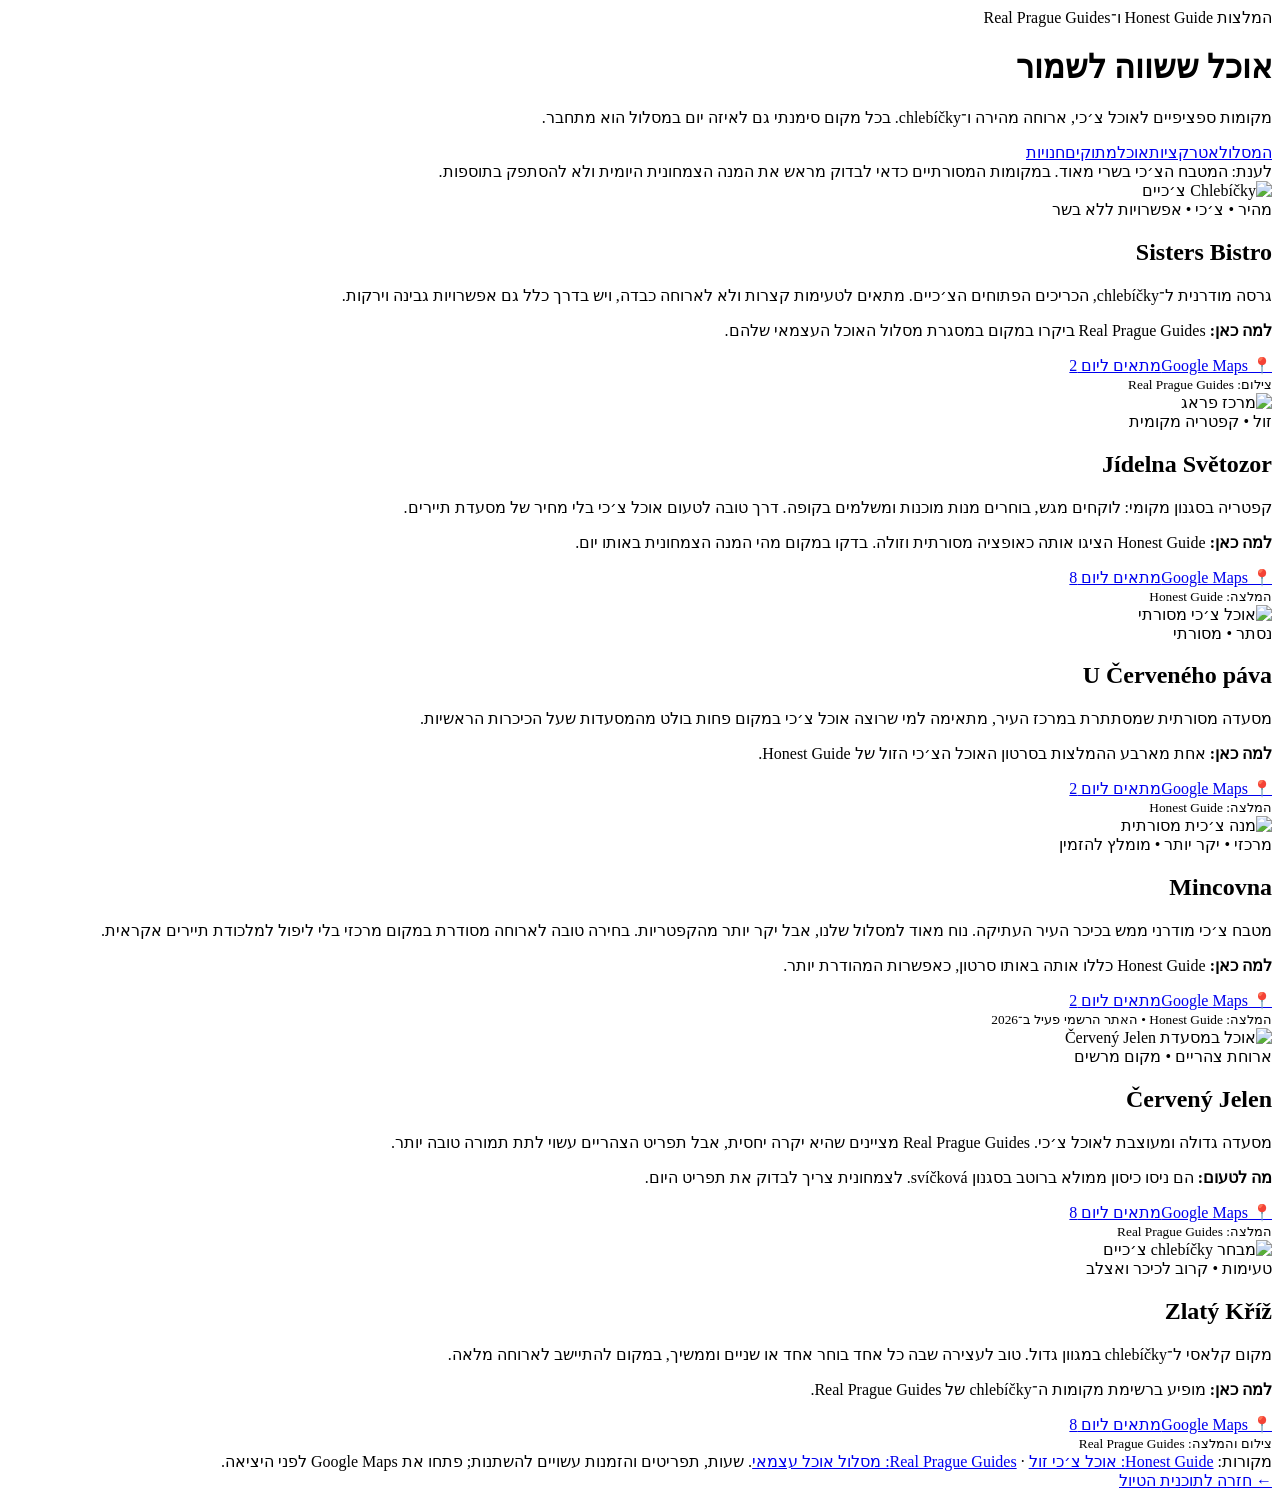
==== food.html @ 7be9bdd9 "Add curated Prague food recommendations" ====
<!doctype html><html lang="he" dir="rtl"><head><meta charset="utf-8"><meta name="viewport" content="width=device-width,initial-scale=1,viewport-fit=cover"><meta name="theme-color" content="#263144"><meta name="robots" content="noindex,nofollow,noarchive"><title>אוכל מומלץ בפראג | פראג 2026</title><link rel="stylesheet" href="guide.css"></head><body>
<header class="hero"><div class="wrap"><span class="eyebrow">המלצות Honest Guide ו־Real Prague Guides</span><h1>אוכל ששווה לשמור</h1><p>מקומות ספציפיים לאוכל צ׳כי, ארוחה מהירה ו־chlebíčky. בכל מקום סימנתי גם לאיזה יום במסלול הוא מתחבר.</p><nav class="nav"><a href="index.html">המסלול</a><a href="places.html">אטרקציות</a><a class="current" href="food.html">אוכל</a><a href="sweets.html">מתוקים</a><a href="shops.html">חנויות</a></nav><div class="notice">לענת: המטבח הצ׳כי בשרי מאוד. במקומות המסורתיים כדאי לבדוק מראש את המנה הצמחונית היומית ולא להסתפק בתוספות.</div></div></header>
<main class="wrap"><div class="grid">
<article class="card"><img src="https://images.squarespace-cdn.com/content/v1/63bdaa10b57b1b028dd2971a/40950f41-b9cd-45e1-96fe-203371d9fd5e/edited-124.jpg" alt="Chlebíčky צ׳כיים"><div class="content"><span class="badge">מהיר • צ׳כי • אפשרויות ללא בשר</span><h2>Sisters Bistro</h2><p>גרסה מודרנית ל־chlebíčky, הכריכים הפתוחים הצ׳כיים. מתאים לטעימות קצרות ולא לארוחה כבדה, ויש בדרך כלל גם אפשרויות גבינה וירקות.</p><p class="why"><strong>למה כאן:</strong> Real Prague Guides ביקרו במקום במסגרת מסלול האוכל העצמאי שלהם.</p><div class="actions"><a class="map" href="https://www.google.com/maps/search/?api=1&query=Sisters+Bistro+Dlouha+Prague">📍 Google Maps</a><a class="day" href="index.html#d17">מתאים ליום 2</a></div><small class="source">צילום: Real Prague Guides</small></div></article>
<article class="card"><img src="https://alexjessicamills.com/wp-content/uploads/2025/11/Charles-Bridge-in-Prague-768x1024.jpg" alt="מרכז פראג"><div class="content"><span class="badge">זול • קפטריה מקומית</span><h2>Jídelna Světozor</h2><p>קפטריה בסגנון מקומי: לוקחים מגש, בוחרים מנות מוכנות ומשלמים בקופה. דרך טובה לטעום אוכל צ׳כי בלי מחיר של מסעדת תיירים.</p><p class="why"><strong>למה כאן:</strong> Honest Guide הציגו אותה כאופציה מסורתית וזולה. בדקו במקום מהי המנה הצמחונית באותו יום.</p><div class="actions"><a class="map" href="https://www.google.com/maps/search/?api=1&query=Jidelna+Svetozor+Prague">📍 Google Maps</a><a class="day" href="index.html#d23">מתאים ליום 8</a></div><small class="source">המלצה: Honest Guide</small></div></article>
<article class="card"><img src="https://images.squarespace-cdn.com/content/v1/63bdaa10b57b1b028dd2971a/73d9e14e-f695-45af-adf2-926c39744085/Untitled%2Bdesign%2B%2837%29.png" alt="אוכל צ׳כי מסורתי"><div class="content"><span class="badge">נסתר • מסורתי</span><h2>U Červeného páva</h2><p>מסעדה מסורתית שמסתתרת במרכז העיר, מתאימה למי שרוצה אוכל צ׳כי במקום פחות בולט מהמסעדות שעל הכיכרות הראשיות.</p><p class="why"><strong>למה כאן:</strong> אחת מארבע ההמלצות בסרטון האוכל הצ׳כי הזול של Honest Guide.</p><div class="actions"><a class="map" href="https://www.google.com/maps/search/?api=1&query=U+Cerveneho+pava+Prague">📍 Google Maps</a><a class="day" href="index.html#d17">מתאים ליום 2</a></div><small class="source">המלצה: Honest Guide</small></div></article>
<article class="card"><img src="https://images.squarespace-cdn.com/content/v1/63bdaa10b57b1b028dd2971a/73d9e14e-f695-45af-adf2-926c39744085/Untitled%2Bdesign%2B%2837%29.png" alt="מנה צ׳כית מסורתית"><div class="content"><span class="badge">מרכזי • יקר יותר • מומלץ להזמין</span><h2>Mincovna</h2><p>מטבח צ׳כי מודרני ממש בכיכר העיר העתיקה. נוח מאוד למסלול שלנו, אבל יקר יותר מהקפטריות. בחירה טובה לארוחה מסודרת במקום מרכזי בלי ליפול למלכודת תיירים אקראית.</p><p class="why"><strong>למה כאן:</strong> Honest Guide כללו אותה באותו סרטון, כאפשרות המהודרת יותר.</p><div class="actions"><a class="map" href="https://www.google.com/maps/search/?api=1&query=Mincovna+Restaurant+Prague">📍 Google Maps</a><a class="day" href="index.html#d17">מתאים ליום 2</a></div><small class="source">המלצה: Honest Guide • האתר הרשמי פעיל ב־2026</small></div></article>
<article class="card"><img src="https://images.squarespace-cdn.com/content/v1/63bdaa10b57b1b028dd2971a/73d9e14e-f695-45af-adf2-926c39744085/Untitled%2Bdesign%2B%2837%29.png" alt="אוכל במסעדת Červený Jelen"><div class="content"><span class="badge">ארוחת צהריים • מקום מרשים</span><h2>Červený Jelen</h2><p>מסעדה גדולה ומעוצבת לאוכל צ׳כי. Real Prague Guides מציינים שהיא יקרה יחסית, אבל תפריט הצהריים עשוי לתת תמורה טובה יותר.</p><p class="why"><strong>מה לטעום:</strong> הם ניסו כיסון ממולא ברוטב בסגנון svíčková. לצמחונית צריך לבדוק את תפריט היום.</p><div class="actions"><a class="map" href="https://www.google.com/maps/search/?api=1&query=Cerveny+Jelen+Prague">📍 Google Maps</a><a class="day" href="index.html#d23">מתאים ליום 8</a></div><small class="source">המלצה: Real Prague Guides</small></div></article>
<article class="card"><img src="https://images.squarespace-cdn.com/content/v1/63bdaa10b57b1b028dd2971a/40950f41-b9cd-45e1-96fe-203371d9fd5e/edited-124.jpg" alt="מבחר chlebíčky צ׳כיים"><div class="content"><span class="badge">טעימות • קרוב לכיכר ואצלב</span><h2>Zlatý Kříž</h2><p>מקום קלאסי ל־chlebíčky במגוון גדול. טוב לעצירה שבה כל אחד בוחר אחד או שניים וממשיך, במקום להתיישב לארוחה מלאה.</p><p class="why"><strong>למה כאן:</strong> מופיע ברשימת מקומות ה־chlebíčky של Real Prague Guides.</p><div class="actions"><a class="map" href="https://www.google.com/maps/search/?api=1&query=Zlaty+Kriz+Prague+chlebicky">📍 Google Maps</a><a class="day" href="index.html#d23">מתאים ליום 8</a></div><small class="source">צילום והמלצה: Real Prague Guides</small></div></article>
</div>
<footer class="footer">מקורות: <a href="https://www.youtube.com/watch?v=zCseW8XGtqU">Honest Guide: אוכל צ׳כי זול</a> · <a href="https://www.realpragueguides.com/blog/prague-self-guided-food-tour">Real Prague Guides: מסלול אוכל עצמאי</a>. שעות, תפריטים והזמנות עשויים להשתנות; פתחו את Google Maps לפני היציאה.</footer></main>
<nav class="bottom"><a href="index.html">← חזרה לתוכנית הטיול</a></nav></body></html>
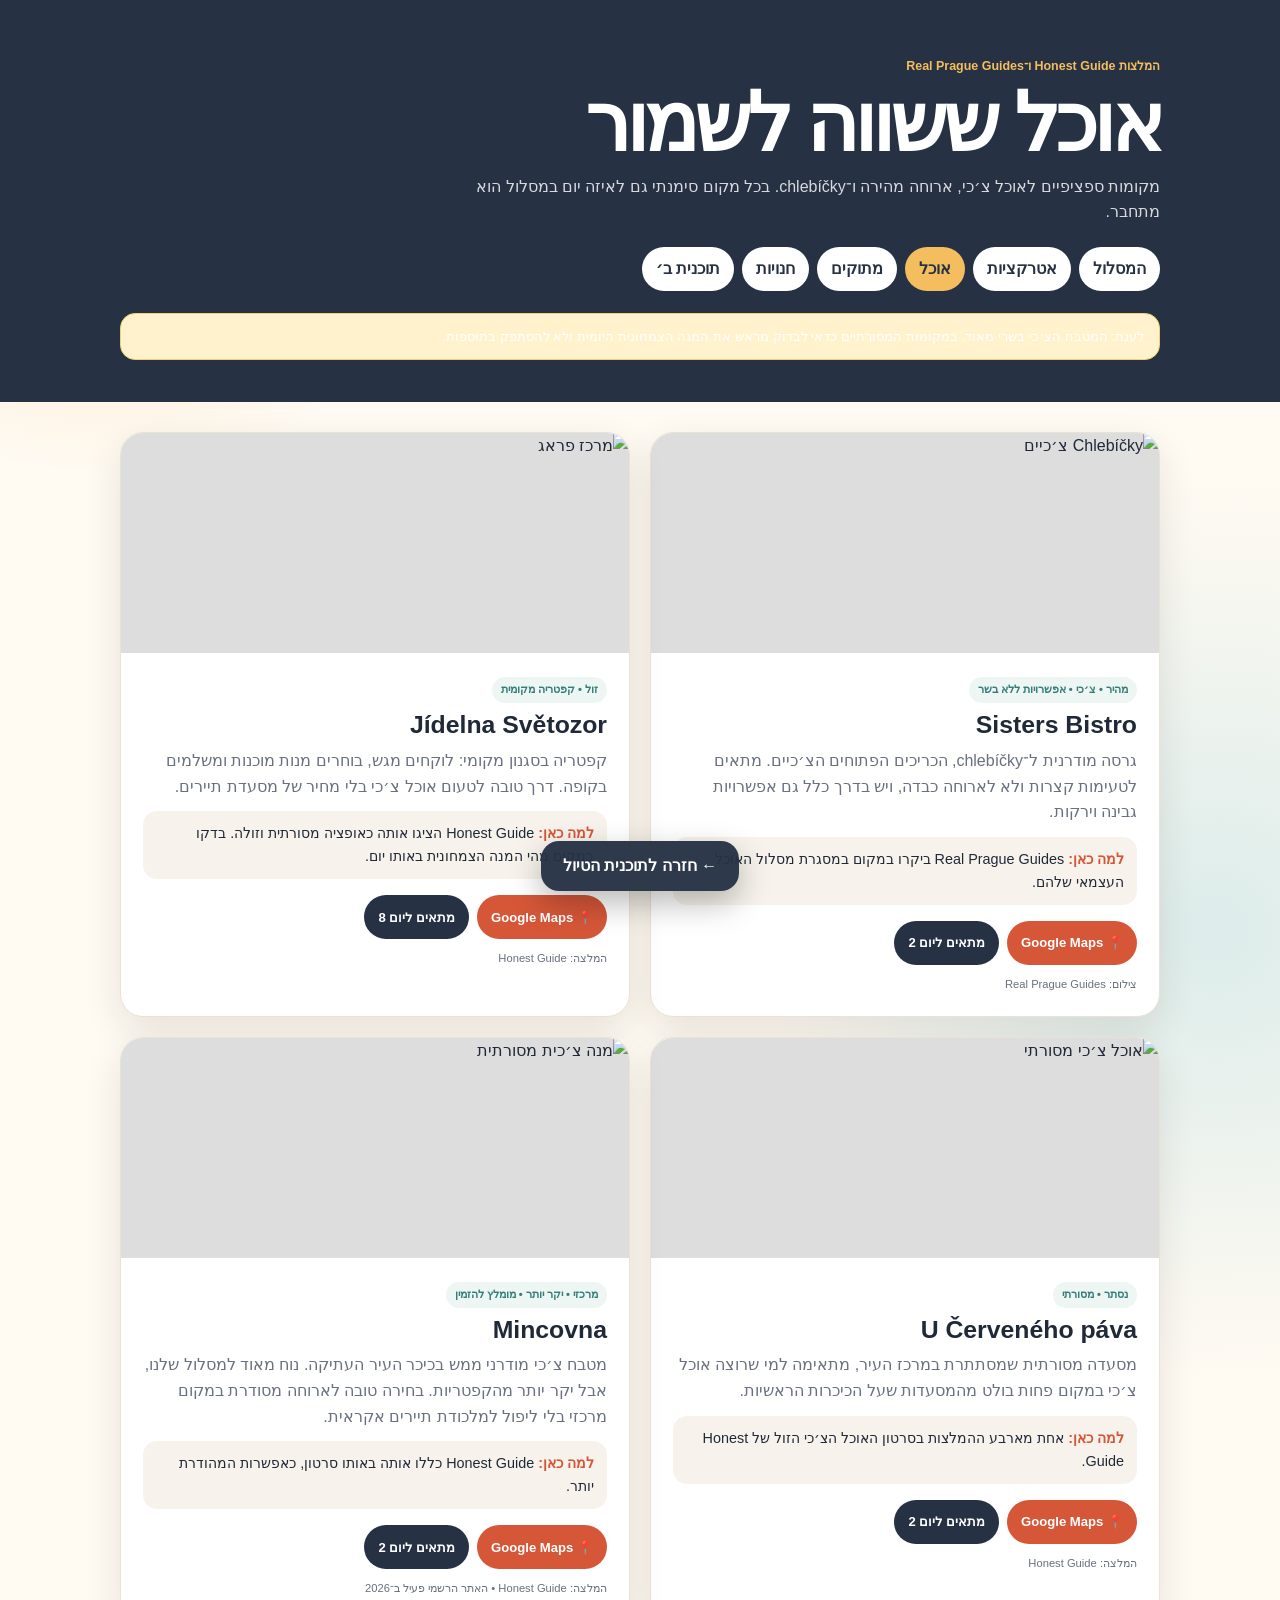
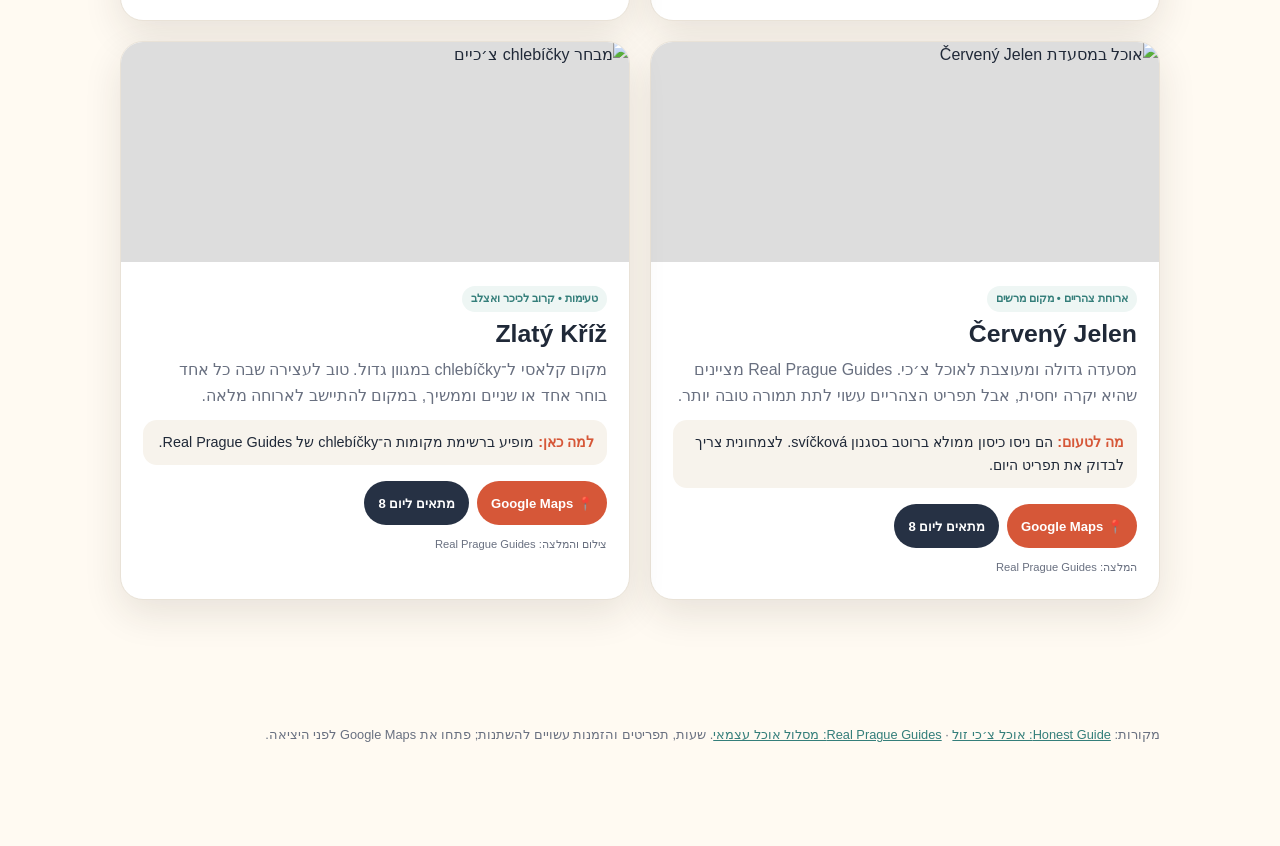
==== commit 0a328955: "Update food.html with rainy-day and family recommendations" ====
--- a/food.html
+++ b/food.html
@@ -1,5 +1,5 @@
 <!doctype html><html lang="he" dir="rtl"><head><meta charset="utf-8"><meta name="viewport" content="width=device-width,initial-scale=1,viewport-fit=cover"><meta name="theme-color" content="#263144"><meta name="robots" content="noindex,nofollow,noarchive"><title>אוכל מומלץ בפראג | פראג 2026</title><link rel="stylesheet" href="guide.css"></head><body>
-<header class="hero"><div class="wrap"><span class="eyebrow">המלצות Honest Guide ו־Real Prague Guides</span><h1>אוכל ששווה לשמור</h1><p>מקומות ספציפיים לאוכל צ׳כי, ארוחה מהירה ו־chlebíčky. בכל מקום סימנתי גם לאיזה יום במסלול הוא מתחבר.</p><nav class="nav"><a href="index.html">המסלול</a><a href="places.html">אטרקציות</a><a class="current" href="food.html">אוכל</a><a href="sweets.html">מתוקים</a><a href="shops.html">חנויות</a></nav><div class="notice">לענת: המטבח הצ׳כי בשרי מאוד. במקומות המסורתיים כדאי לבדוק מראש את המנה הצמחונית היומית ולא להסתפק בתוספות.</div></div></header>
+<header class="hero"><div class="wrap"><span class="eyebrow">המלצות Honest Guide ו־Real Prague Guides</span><h1>אוכל ששווה לשמור</h1><p>מקומות ספציפיים לאוכל צ׳כי, ארוחה מהירה ו־chlebíčky. בכל מקום סימנתי גם לאיזה יום במסלול הוא מתחבר.</p><nav class="nav"><a href="index.html">המסלול</a><a href="places.html">אטרקציות</a><a class="current" href="food.html">אוכל</a><a href="sweets.html">מתוקים</a><a href="shops.html">חנויות</a><a href="extras.html">תוכנית ב׳</a></nav><div class="notice">לענת: המטבח הצ׳כי בשרי מאוד. במקומות המסורתיים כדאי לבדוק מראש את המנה הצמחונית היומית ולא להסתפק בתוספות.</div></div></header>
 <main class="wrap"><div class="grid">
 <article class="card"><img src="https://images.squarespace-cdn.com/content/v1/63bdaa10b57b1b028dd2971a/40950f41-b9cd-45e1-96fe-203371d9fd5e/edited-124.jpg" alt="Chlebíčky צ׳כיים"><div class="content"><span class="badge">מהיר • צ׳כי • אפשרויות ללא בשר</span><h2>Sisters Bistro</h2><p>גרסה מודרנית ל־chlebíčky, הכריכים הפתוחים הצ׳כיים. מתאים לטעימות קצרות ולא לארוחה כבדה, ויש בדרך כלל גם אפשרויות גבינה וירקות.</p><p class="why"><strong>למה כאן:</strong> Real Prague Guides ביקרו במקום במסגרת מסלול האוכל העצמאי שלהם.</p><div class="actions"><a class="map" href="https://www.google.com/maps/search/?api=1&query=Sisters+Bistro+Dlouha+Prague">📍 Google Maps</a><a class="day" href="index.html#d17">מתאים ליום 2</a></div><small class="source">צילום: Real Prague Guides</small></div></article>
 <article class="card"><img src="https://alexjessicamills.com/wp-content/uploads/2025/11/Charles-Bridge-in-Prague-768x1024.jpg" alt="מרכז פראג"><div class="content"><span class="badge">זול • קפטריה מקומית</span><h2>Jídelna Světozor</h2><p>קפטריה בסגנון מקומי: לוקחים מגש, בוחרים מנות מוכנות ומשלמים בקופה. דרך טובה לטעום אוכל צ׳כי בלי מחיר של מסעדת תיירים.</p><p class="why"><strong>למה כאן:</strong> Honest Guide הציגו אותה כאופציה מסורתית וזולה. בדקו במקום מהי המנה הצמחונית באותו יום.</p><div class="actions"><a class="map" href="https://www.google.com/maps/search/?api=1&query=Jidelna+Svetozor+Prague">📍 Google Maps</a><a class="day" href="index.html#d23">מתאים ליום 8</a></div><small class="source">המלצה: Honest Guide</small></div></article>
--- a/guide.css
+++ b/guide.css
@@ -0,0 +1,3 @@
+:root{--ink:#202938;--muted:#697080;--paper:#fffaf2;--line:#e9e2d7;--red:#d65738;--teal:#347e7a;--nav:#263144;--gold:#f4bd5d;--shadow:0 14px 38px rgba(42,36,29,.11)}*{box-sizing:border-box}html{scroll-behavior:smooth}body{margin:0;background:radial-gradient(circle at 8% 3%,#f5dfb5 0,transparent 25rem),radial-gradient(circle at 95% 38%,#dcecea 0,transparent 28rem),var(--paper);color:var(--ink);font-family:Arial,"Noto Sans Hebrew",sans-serif;line-height:1.6}.wrap{width:min(1040px,calc(100% - 28px));margin:auto}.hero{padding:52px 0 42px;background:var(--nav);color:#fff}.eyebrow{color:var(--gold);font-size:.78rem;font-weight:900}.hero h1{font-size:clamp(2.7rem,8vw,5rem);line-height:.95;margin:8px 0 12px;letter-spacing:-.05em}.hero p{margin:0;max-width:720px;color:rgba(255,255,255,.82)}.nav{display:flex;flex-wrap:wrap;gap:8px;margin-top:22px}.nav a{display:inline-flex;align-items:center;min-height:44px;padding:9px 14px;border-radius:999px;background:#fff;color:var(--nav);font-weight:900;text-decoration:none}.nav a.current{background:var(--gold)}.notice{margin:22px 0 0;padding:12px 15px;border-radius:15px;background:#fff2cc;border:1px solid #efd079;font-size:.84rem}.grid{display:grid;grid-template-columns:repeat(2,minmax(0,1fr));gap:20px;padding:30px 0 105px}.card{background:#fff;border:1px solid var(--line);border-radius:23px;overflow:hidden;box-shadow:var(--shadow)}.card img{width:100%;height:220px;display:block;object-fit:cover;background:#ddd}.content{padding:22px}.badge{display:inline-flex;padding:4px 9px;border-radius:999px;background:#eef6f4;color:var(--teal);font-size:.7rem;font-weight:900}.card h2{font-size:1.55rem;line-height:1.08;margin:9px 0}.card p{margin:0 0 12px;color:var(--muted)}.why{padding:11px 13px;border-radius:14px;background:#f7f3ec;color:var(--ink)!important;font-size:.9rem}.why strong{color:var(--red)}.actions{display:flex;flex-wrap:wrap;gap:8px;margin-top:16px}.actions a{display:inline-flex;align-items:center;justify-content:center;min-height:44px;padding:9px 14px;border-radius:999px;color:#fff;text-decoration:none;font-size:.82rem;font-weight:900}.map{background:var(--red)}.day{background:var(--nav)}.source{display:block;margin-top:11px;color:var(--muted);font-size:.7rem}.section{padding:30px 0 0}.section-head{display:flex;align-items:end;justify-content:space-between;gap:18px}.section-title{margin:0;font-size:clamp(2rem,5vw,3.35rem);line-height:1}.section-note{margin:0;max-width:520px;color:var(--muted)}.section .grid{padding:18px 0 24px}.card.warning{border-color:#efc36e;background:#fff9e8}.card.warning .badge{background:#fff0bd;color:#7a5510}.quick-picks{display:grid;grid-template-columns:repeat(3,1fr);gap:12px;margin:25px 0 8px}.quick-pick{padding:16px;border-radius:17px;background:#fff;border:1px solid var(--line);box-shadow:var(--shadow)}.quick-pick b{display:block}.quick-pick span{color:var(--muted);font-size:.84rem}.footer{padding:20px 0 100px;color:var(--muted);font-size:.8rem}.footer a{color:var(--teal)}.bottom{position:fixed;z-index:30;right:12px;left:12px;bottom:max(9px,env(safe-area-inset-bottom));display:flex;justify-content:center;pointer-events:none}.bottom a{pointer-events:auto;display:flex;align-items:center;justify-content:center;min-height:50px;padding:10px 22px;border-radius:18px;background:rgba(38,49,68,.96);color:#fff;text-decoration:none;font-weight:900;box-shadow:0 12px 32px rgba(0,0,0,.28)}
+@media(max-width:700px){.grid,.quick-picks{grid-template-columns:1fr}.hero{padding-top:38px}.section-head{display:block}.section-note{margin-top:7px}.card img{height:205px}}
+@media(max-width:700px){body{padding-bottom:72px}.hero{padding-top:38px}.grid{grid-template-columns:1fr}.card img{height:210px}.actions a{flex:1 1 135px}}
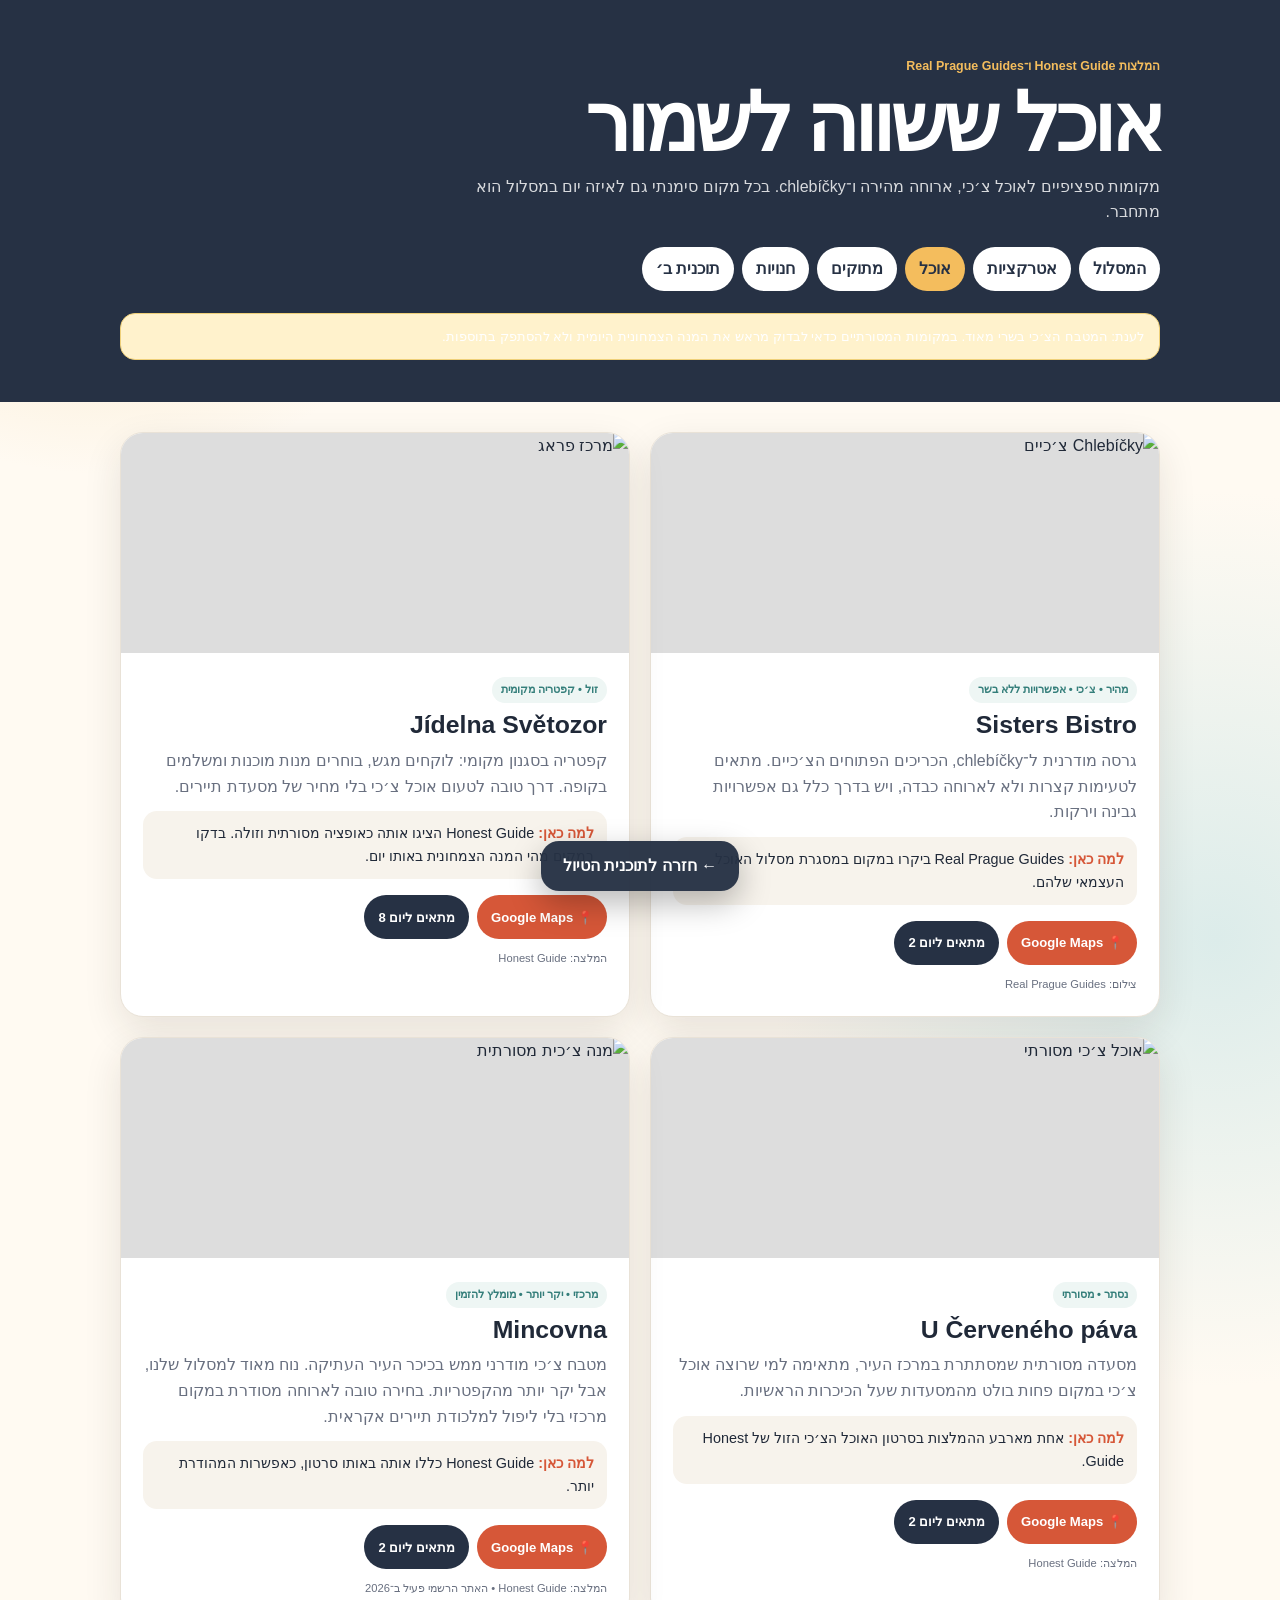
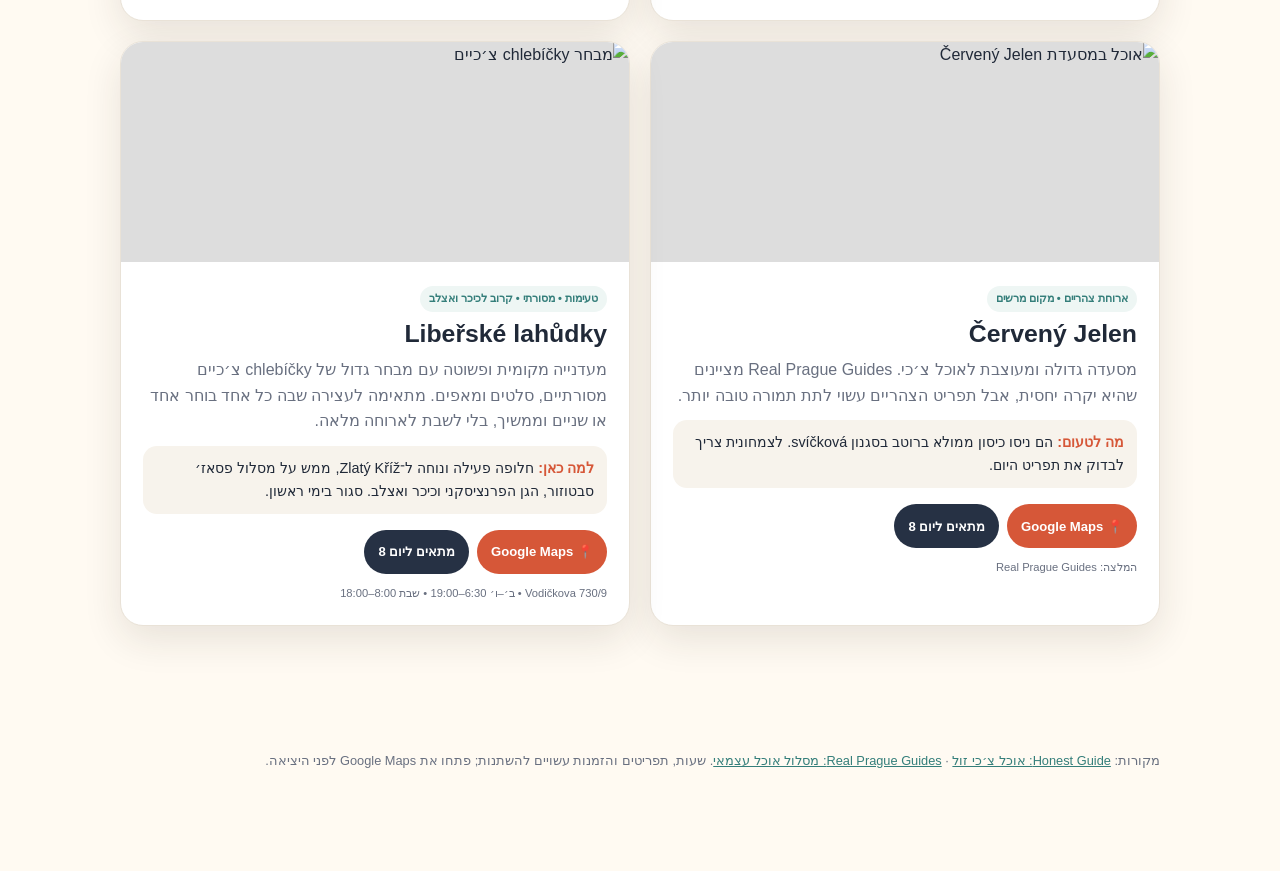
==== commit ed0ee621: "Replace closed Zlaty Kriz with Liberske lahudky" ====
--- a/food.html
+++ b/food.html
@@ -6,7 +6,7 @@
 <article class="card"><img src="https://images.squarespace-cdn.com/content/v1/63bdaa10b57b1b028dd2971a/73d9e14e-f695-45af-adf2-926c39744085/Untitled%2Bdesign%2B%2837%29.png" alt="אוכל צ׳כי מסורתי"><div class="content"><span class="badge">נסתר • מסורתי</span><h2>U Červeného páva</h2><p>מסעדה מסורתית שמסתתרת במרכז העיר, מתאימה למי שרוצה אוכל צ׳כי במקום פחות בולט מהמסעדות שעל הכיכרות הראשיות.</p><p class="why"><strong>למה כאן:</strong> אחת מארבע ההמלצות בסרטון האוכל הצ׳כי הזול של Honest Guide.</p><div class="actions"><a class="map" href="https://www.google.com/maps/search/?api=1&query=U+Cerveneho+pava+Prague">📍 Google Maps</a><a class="day" href="index.html#d17">מתאים ליום 2</a></div><small class="source">המלצה: Honest Guide</small></div></article>
 <article class="card"><img src="https://images.squarespace-cdn.com/content/v1/63bdaa10b57b1b028dd2971a/73d9e14e-f695-45af-adf2-926c39744085/Untitled%2Bdesign%2B%2837%29.png" alt="מנה צ׳כית מסורתית"><div class="content"><span class="badge">מרכזי • יקר יותר • מומלץ להזמין</span><h2>Mincovna</h2><p>מטבח צ׳כי מודרני ממש בכיכר העיר העתיקה. נוח מאוד למסלול שלנו, אבל יקר יותר מהקפטריות. בחירה טובה לארוחה מסודרת במקום מרכזי בלי ליפול למלכודת תיירים אקראית.</p><p class="why"><strong>למה כאן:</strong> Honest Guide כללו אותה באותו סרטון, כאפשרות המהודרת יותר.</p><div class="actions"><a class="map" href="https://www.google.com/maps/search/?api=1&query=Mincovna+Restaurant+Prague">📍 Google Maps</a><a class="day" href="index.html#d17">מתאים ליום 2</a></div><small class="source">המלצה: Honest Guide • האתר הרשמי פעיל ב־2026</small></div></article>
 <article class="card"><img src="https://images.squarespace-cdn.com/content/v1/63bdaa10b57b1b028dd2971a/73d9e14e-f695-45af-adf2-926c39744085/Untitled%2Bdesign%2B%2837%29.png" alt="אוכל במסעדת Červený Jelen"><div class="content"><span class="badge">ארוחת צהריים • מקום מרשים</span><h2>Červený Jelen</h2><p>מסעדה גדולה ומעוצבת לאוכל צ׳כי. Real Prague Guides מציינים שהיא יקרה יחסית, אבל תפריט הצהריים עשוי לתת תמורה טובה יותר.</p><p class="why"><strong>מה לטעום:</strong> הם ניסו כיסון ממולא ברוטב בסגנון svíčková. לצמחונית צריך לבדוק את תפריט היום.</p><div class="actions"><a class="map" href="https://www.google.com/maps/search/?api=1&query=Cerveny+Jelen+Prague">📍 Google Maps</a><a class="day" href="index.html#d23">מתאים ליום 8</a></div><small class="source">המלצה: Real Prague Guides</small></div></article>
-<article class="card"><img src="https://images.squarespace-cdn.com/content/v1/63bdaa10b57b1b028dd2971a/40950f41-b9cd-45e1-96fe-203371d9fd5e/edited-124.jpg" alt="מבחר chlebíčky צ׳כיים"><div class="content"><span class="badge">טעימות • קרוב לכיכר ואצלב</span><h2>Zlatý Kříž</h2><p>מקום קלאסי ל־chlebíčky במגוון גדול. טוב לעצירה שבה כל אחד בוחר אחד או שניים וממשיך, במקום להתיישב לארוחה מלאה.</p><p class="why"><strong>למה כאן:</strong> מופיע ברשימת מקומות ה־chlebíčky של Real Prague Guides.</p><div class="actions"><a class="map" href="https://www.google.com/maps/search/?api=1&query=Zlaty+Kriz+Prague+chlebicky">📍 Google Maps</a><a class="day" href="index.html#d23">מתאים ליום 8</a></div><small class="source">צילום והמלצה: Real Prague Guides</small></div></article>
+<article class="card"><img src="https://images.squarespace-cdn.com/content/v1/63bdaa10b57b1b028dd2971a/40950f41-b9cd-45e1-96fe-203371d9fd5e/edited-124.jpg" alt="מבחר chlebíčky צ׳כיים"><div class="content"><span class="badge">טעימות • מסורתי • קרוב לכיכר ואצלב</span><h2>Libeřské lahůdky</h2><p>מעדנייה מקומית ופשוטה עם מבחר גדול של chlebíčky צ׳כיים מסורתיים, סלטים ומאפים. מתאימה לעצירה שבה כל אחד בוחר אחד או שניים וממשיך, בלי לשבת לארוחה מלאה.</p><p class="why"><strong>למה כאן:</strong> חלופה פעילה ונוחה ל־Zlatý Kříž, ממש על מסלול פסאז׳ סבטוזור, הגן הפרנציסקני וכיכר ואצלב. סגור בימי ראשון.</p><div class="actions"><a class="map" href="https://www.google.com/maps/search/?api=1&query=Liberske+lahudky+Vodickova+730%2F9+Prague">📍 Google Maps</a><a class="day" href="index.html#d23">מתאים ליום 8</a></div><small class="source">Vodičkova 730/9 • ב׳–ו׳ 6:30–19:00 • שבת 8:00–18:00</small></div></article>
 </div>
 <footer class="footer">מקורות: <a href="https://www.youtube.com/watch?v=zCseW8XGtqU">Honest Guide: אוכל צ׳כי זול</a> · <a href="https://www.realpragueguides.com/blog/prague-self-guided-food-tour">Real Prague Guides: מסלול אוכל עצמאי</a>. שעות, תפריטים והזמנות עשויים להשתנות; פתחו את Google Maps לפני היציאה.</footer></main>
 <nav class="bottom"><a href="index.html">← חזרה לתוכנית הטיול</a></nav></body></html>
